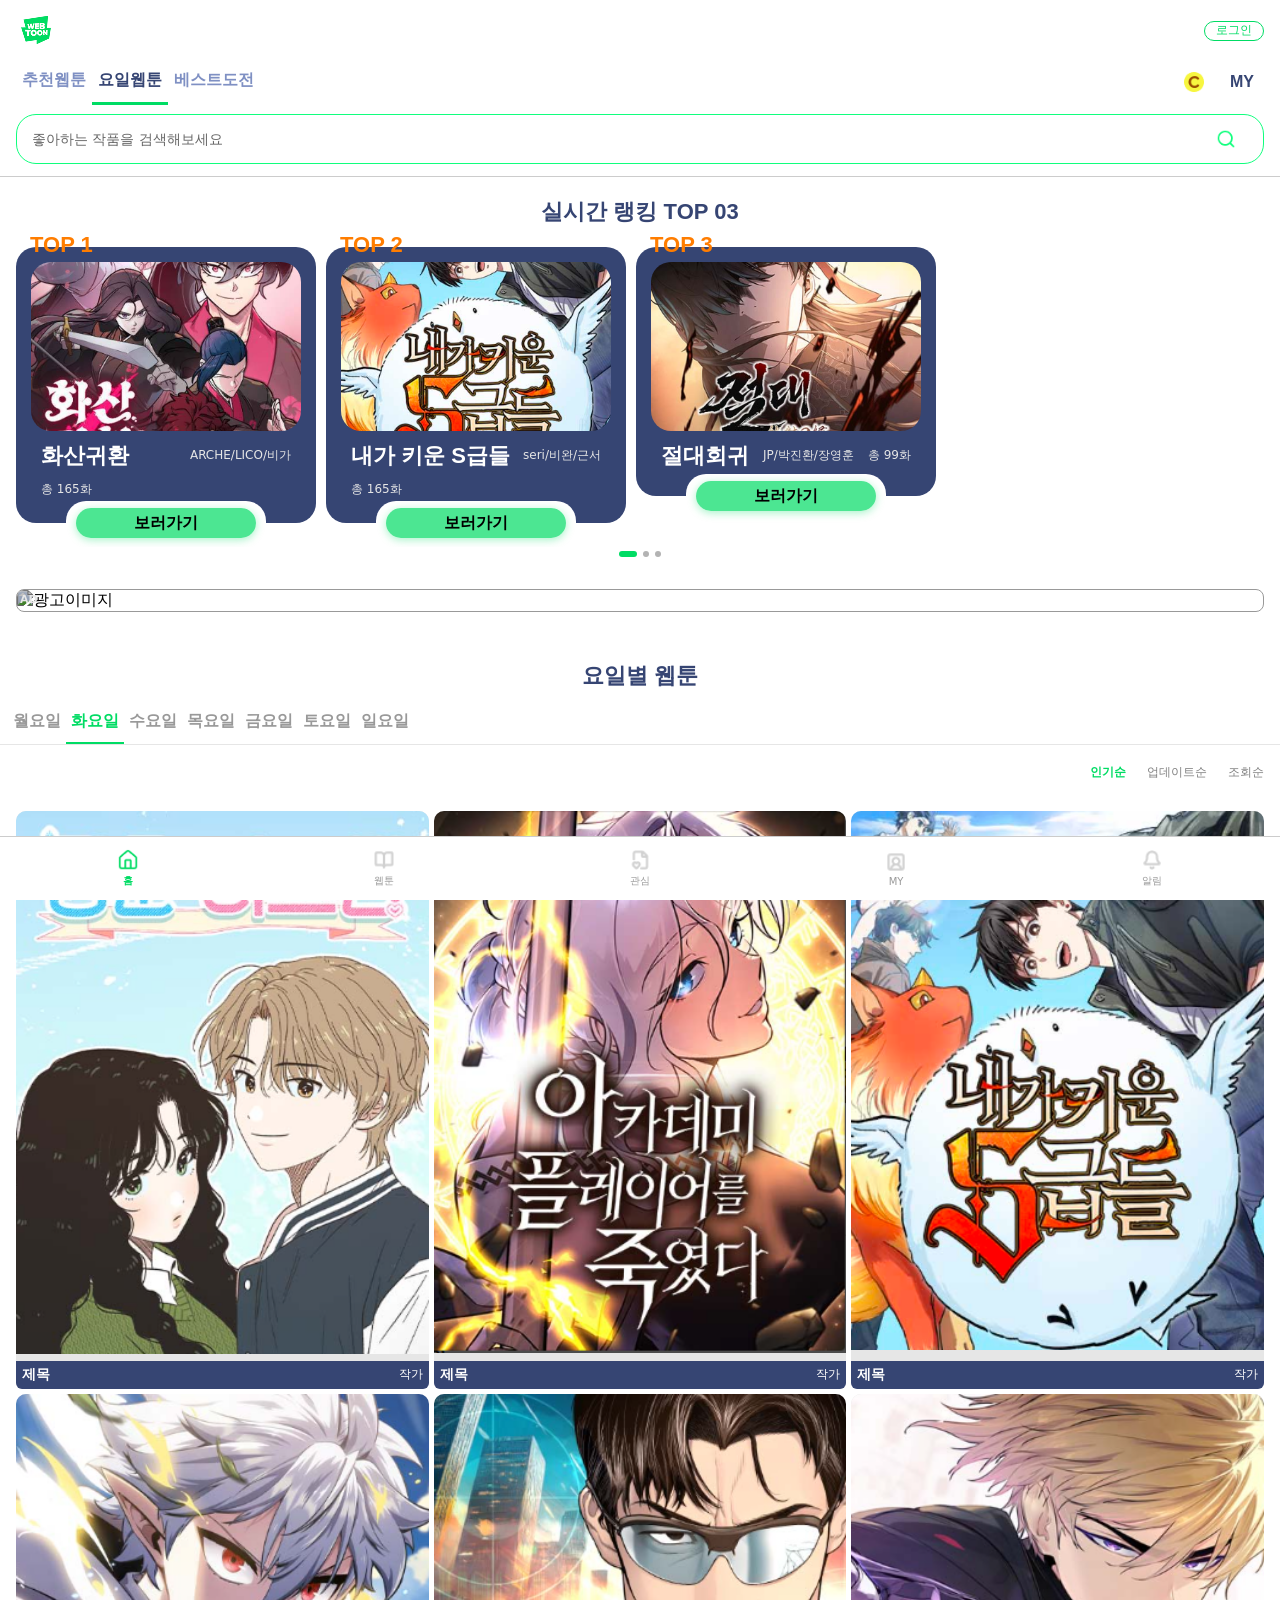
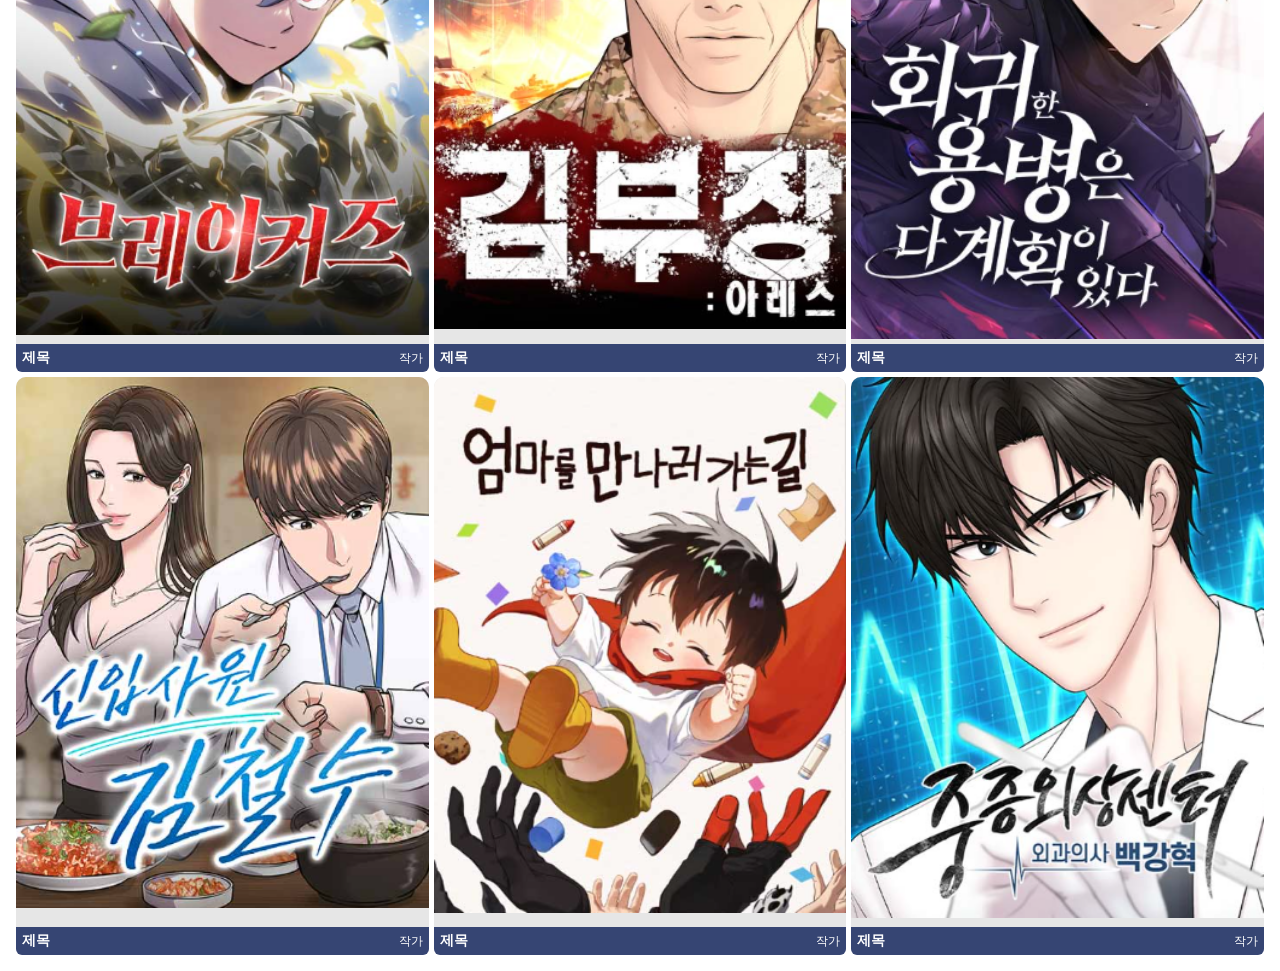
==== daily.html @ dd0ad1d0 "docs:요일웹툰 페이지 작성" ====
<!doctype html>
<html lang="ko">
  <head>
    <meta charset="UTF-8" />
    <meta name="viewport" content="width=device-width, initial-scale=1.0" />
    <title>네이버웹툰 -요일웹툰</title>

    <link rel="stylesheet" href="css/daily.css" />
    <script src="js/daily.js" defer></script>
  </head>
  <body>
    <!-- 상단 헤더 -->
    <header class="header">
      <div class="header-top">
        <div class="header-left">
          <a href="main-home.html">
            <img src="assets/icons/logo-xs.png" alt="네이버웹툰로고" />
          </a>
        </div>
        <div class="header-right">
          <button
            class="login-btn"
            onclick="location.href = 'login-naver.html'"
          >
            로그인
          </button>
        </div>
      </div>

      <div class="header-middle">
        <!-- letf -->
        <nav class="tab-nav">
          <button class="tab-btn" data-tab="recommend">추천웹툰</button>
          <button
            class="tab-btn active"
            data-tab="daily"
            onclick="location.href = 'daily.html'"
          >
            요일웹툰
          </button>
          <button
            class="tab-btn"
            data-tab="best"
            onclick="location.href = 'best.html'"
          >
            베스트도전
          </button>
        </nav>

        <!-- right -->
        <div class="md-right">
          <button class="cookie-btn">
            <a href="mypage.html">
              <img src="assets/icons/cookie.png" alt="쿠키 아이콘" />
            </a>
          </button>

          <a href="mypage.html">
            <button class="my-btn">MY</button>
          </a>
        </div>
      </div>

      <!-- 검색창 -->
      <div class="search-bar">
        <input type="text" placeholder="좋아하는 작품을 검색해보세요" />
        <button class="search-icon">
          <img src="assets/icons/search.png" alt="검색하기" />
        </button>
      </div>
    </header>

    <!-- 메인콘텐츠 -->
    <div class="main-content">
      <!-- 실시간 랭킹 top 03 -->
      <section class="ranking-section">
        <h2 class="ranking-title">실시간 랭킹 TOP 03</h2>

        <div class="ranking-list-slide">
          <div class="rank-card">
            <div class="rank-badge">
              <p class="ranking">TOP 1</p>
            </div>
            <div class="rank-card-img-wrap">
              <img src="assets/img/top1.png" alt="top1 웹툰" />
            </div>

            <div class="webtoon-info">
              <p class="title">화산귀환</p>
              <span>ARCHE/LICO/비가</span>
              <span>총 165화</span>
            </div>
            <div class="view-btn-wrap">
              <button class="view-btn">보러가기</button>
            </div>
          </div>

          <div class="rank-card">
            <div class="rank-badge">
              <p class="ranking">TOP 2</p>
            </div>

            <div class="rank-card-img-wrap">
              <img src="assets/img/top2.png" alt="top2 웹툰" />
            </div>

            <div class="webtoon-info">
              <p class="title">내가 키운 S급들</p>
              <span>seri/비완/근서</span>
              <span>총 165화</span>
            </div>
            <div class="view-btn-wrap">
              <button class="view-btn">보러가기</button>
            </div>
          </div>

          <div class="rank-card">
            <div class="rank-badge">
              <p class="ranking">TOP 3</p>
            </div>
            <div class="rank-card-img-wrap">
              <img src="assets/img/top3.png" alt="top3 웹툰" />
            </div>

            <div class="webtoon-info">
              <p class="title">절대회귀</p>
              <span>JP/박진환/장영훈</span>
              <span>총 99화</span>
            </div>
            <div class="view-btn-wrap">
              <button class="view-btn">보러가기</button>
            </div>
          </div>
        </div>

        <div class="ranking-dots">
          <span class="rdot active"></span>
          <span class="rdot"></span>
          <span class="rdot"></span>
        </div>
      </section>

      <!-- 광고배너 -->
      <div class="ad-banner">
        <span class="ad-label">AD</span>
        <img
          src="assets/img/erik-mclean-tNO5weLNt-E-unsplash.jpg"
          alt="광고이미지"
        />
      </div>

      <!-- 요일별 웹툰 -->
      <section class="webtoon-grid-section">
        <h2 class="daily-title">요일별 웹툰</h2>

        <div class="day-tabs">
          <button class="day-tab" data-day="mon">월요일</button>
          <button class="day-tab active" data-day="tue">화요일</button>
          <button class="day-tab" data-day="wed">수요일</button>
          <button class="day-tab" data-day="thu">목요일</button>
          <button class="day-tab" data-day="fri">금요일</button>
          <button class="day-tab" data-day="sat">토요일</button>
          <button class="day-tab" data-day="sun">일요일</button>
        </div>

        <div class="sort-tabs">
          <button class="sort-tab active" data-sort="popular">인기순</button>
          <button class="sort-tab" data-sort="update">업데이트순</button>
          <button class="sort-tab" data-sort="view">조회순</button>
        </div>

        <div class="webtoon-grid" id="webtoonGrid">
          <div class="webtoon-card">
            <div class="webtoon-thumbnail">
              <img src="assets/img/d-1.png" alt="웹툰썸네일1" />
            </div>
            <div class="info">
              <p class="webtoon-card-title">제목</p>
              <span class="webtoon-card-sub">작가</span>
            </div>
          </div>
          <div class="webtoon-card">
            <div class="webtoon-thumbnail">
              <img src="assets/img/d-2.png" alt="웹툰썸네일2" />
            </div>
            <div class="info">
              <p class="webtoon-card-title">제목</p>
              <span class="webtoon-card-sub">작가</span>
            </div>
          </div>
          <div class="webtoon-card">
            <div class="webtoon-thumbnail">
              <img src="assets/img/d-3.png" alt="웹툰썸네일3" />
            </div>
            <div class="info">
              <p class="webtoon-card-title">제목</p>
              <span class="webtoon-card-sub">작가</span>
            </div>
          </div>
          <div class="webtoon-card">
            <div class="webtoon-thumbnail">
              <img src="assets/img/d-4.png" alt="웹툰썸네일4" />
            </div>
            <div class="info">
              <p class="webtoon-card-title">제목</p>
              <span class="webtoon-card-sub">작가</span>
            </div>
          </div>
          <div class="webtoon-card">
            <div class="webtoon-thumbnail">
              <img src="assets/img/d-5.png" alt="웹툰썸네일5" />
            </div>
            <div class="info">
              <p class="webtoon-card-title">제목</p>
              <span class="webtoon-card-sub">작가</span>
            </div>
          </div>
          <div class="webtoon-card">
            <div class="webtoon-thumbnail">
              <img src="assets/img/d-6.png" alt="웹툰썸네일6" />
            </div>
            <div class="info">
              <p class="webtoon-card-title">제목</p>
              <span class="webtoon-card-sub">작가</span>
            </div>
          </div>
          <div class="webtoon-card">
            <div class="webtoon-thumbnail">
              <img src="assets/img/d-7.png" alt="웹툰썸네일7" />
            </div>
            <div class="info">
              <p class="webtoon-card-title">제목</p>
              <span class="webtoon-card-sub">작가</span>
            </div>
          </div>
          <div class="webtoon-card">
            <div class="webtoon-thumbnail">
              <img src="assets/img/d-8.png" alt="웹툰썸네일8" />
            </div>
            <div class="info">
              <p class="webtoon-card-title">제목</p>
              <span class="webtoon-card-sub">작가</span>
            </div>
          </div>
          <div class="webtoon-card">
            <div class="webtoon-thumbnail">
              <img src="assets/img/d-9.png" alt="웹툰썸네일9" />
            </div>
            <div class="info">
              <p class="webtoon-card-title">제목</p>
              <span class="webtoon-card-sub">작가</span>
            </div>
          </div>
        </div>
      </section>
    </div>

    <!-- 하단 메뉴바 -->
    <div class="bottom-nav">
      <button class="nav-item active">
        <img class="nav-icon" src="assets/icons/홈2.png" alt="홈 아이콘" />
        <span class="nav-label">홈</span>
      </button>
      <button class="nav-item">
        <img class="nav-icon" src="assets/icons/웹툰1.png" alt="책 아이콘" />
        <span class="nav-label">웹툰</span>
      </button>
      <button class="nav-item">
        <img class="nav-icon" src="assets/icons/관심1.png" alt="관심 아이콘" />
        <span class="nav-label">관심</span>
      </button>
      <button class="nav-item">
        <img class="nav-icon" src="assets/icons/마이1.png" alt="사람 아이콘" />
        <span class="nav-label">MY</span>
      </button>
      <button class="nav-item">
        <img
          class="nav-icon"
          src="assets/icons/알림1.png"
          alt="종모양 아이콘"
        />
        <span class="nav-label">알림</span>
      </button>
    </div>
  </body>
</html>
---- css/daily.css ----
@import url(style.css);

:root {
  --bottom-nav-h: 64px;
  --header-h: 114px;
}

* {
  margin: 0;
  padding: 0;
  box-sizing: border-box;
  -webkit-tap-highlight-color: transparent;
}

html,
body {
  width: 100%;
  min-width: 320px;
  margin: 0 auto;
  background: var(--white);
  font-family:
    "Pretendard Variable",
    Pretendard,
    -apple-system,
    BlinkMacSystemFont,
    system-ui,
    Roboto,
    "Helvetica Neue",
    "Segoe UI",
    "Apple SD Gothic Neo",
    "Noto Sans KR",
    "Malgun Gothic",
    "Apple Color Emoji",
    "Segoe UI Emoji",
    "Segoe UI Symbol",
    sans-serif;
  color: var(--black);
}

html {
  overflow-x: hidden;
}

button {
  cursor: pointer;
  border: none;
  background: none;
  font-family: inherit;
  padding: 0;
}
a {
  text-decoration: none;
  color: inherit;
}
img {
  display: block;
}

/* Header */
.header {
  position: sticky;
  top: 0;
  z-index: 100;
  background: var(--white);
  padding: 10px 16px 0;
  border-bottom: 1px solid var(--gray-200);
}

/* 로고 + 로그인 */
.header-top {
  display: flex;
  align-items: center;
  justify-content: space-between;
  margin-bottom: 10px;
}

.header-left img {
  width: 40px;
  height: 40px;
  object-fit: contain;
}

.login-btn {
  width: 60px;
  height: 20px;
  min-height: 0;
  padding: 0;
  border: 1.5px solid var(--primary);
  background: none;
  color: var(--primary);
  font-family:
    "Paperlogy",
    -apple-system,
    BlinkMacSystemFont,
    "Segoe UI",
    Roboto,
    Oxygen,
    Ubuntu,
    Cantarell,
    "Open Sans",
    "Helvetica Neue",
    sans-serif;
  font-size: 12px;
  font-weight: 500;
  border-radius: 30px;
  transition:
    background 0.2s,
    color 0.2s;
}

.login-btn:hover {
  background: var(--primary);
  color: var(--white);
}

/* 탭 + 쿠키/MY */
.header-middle {
  display: flex;
  align-items: center;
  justify-content: space-between;
}

.tab-nav {
  display: flex;
  gap: 0;
}

.tab-btn {
  padding: 4px 6px 5px;
  font-size: 16px;
  font-weight: 700;
  color: var(--secondary-400);
  border-bottom: 3px solid transparent;
  margin-bottom: -1px;
  transition:
    color 0.2s,
    border-color 0.2s;
}

.tab-btn:hover,
.tab-btn.active {
  color: var(--secondary);
  border-bottom-color: var(--primary);
}

.md-right {
  display: flex;
  align-items: center;
  gap: 4px;
}

.cookie-btn {
  width: 30px;
  height: 30px;
  border-radius: 50%;
  background: none;
  display: flex;
  align-items: center;
  justify-content: center;
  border: none;
}

.cookie-btn img {
  width: 20px;
  height: 20px;
  object-fit: contain;
}

.my-btn {
  font-family:
    "Paperlogy",
    -apple-system,
    BlinkMacSystemFont,
    "Segoe UI",
    Roboto,
    Oxygen,
    Ubuntu,
    Cantarell,
    "Open Sans",
    "Helvetica Neue",
    sans-serif;
  font-size: 16px;
  font-weight: 600;
  color: var(--secondary);
}

.search-bar {
  display: flex;
  align-items: center;
  border: 1px solid var(--green-400);
  border-radius: 20px;
  padding: 2px 15px;
  margin: 10px 0 12px;
  gap: 8px;
  background: var(--white);
  transition: border-color 0.2s;
}
.search-bar:focus-within {
  border-color: var(--primary);
}

.search-bar input {
  flex: 1;
  background: none;
  border: none;
  outline: none;
  font-size: 14px;
  color: var(--secondary-700);
  font-family: inherit;
}
.search-bar input::placeholder {
  color: var(--gray-600);
}

.search-icon {
  display: flex;
  align-items: center;
  justify-content: center;
}
.search-icon img {
  width: 20px;
  height: 20px;
  object-fit: contain;
}

/* 랭킹섹션 */
.ranking-section {
  padding: 20px 16px 0;
  background: var(--white);
  padding-bottom: 16px;
}

.ranking-title {
  font-family:
    "Paperlogy",
    -apple-system,
    BlinkMacSystemFont,
    "Segoe UI",
    Roboto,
    Oxygen,
    Ubuntu,
    Cantarell,
    "Open Sans",
    "Helvetica Neue",
    sans-serif;
  font-size: 22px;
  font-weight: 700;
  color: var(--secondary);
  text-align: center;
}

.ranking-list-slide {
  display: flex;
  gap: 10px;
  overflow-x: auto;
  scroll-snap-type: x mandatory;
  scrollbar-width: none;
  -webkit-overflow-scrolling: touch;
  padding-bottom: 24px;
  padding-top: 20px;
  align-items: flex-start;
}
.ranking-list-slide::-webkit-scrollbar {
  display: none;
}

/* TOP 배지 */
.rank-badge {
  flex-shrink: 0;
}

.ranking {
  font-family:
    "Paperlogy",
    -apple-system,
    BlinkMacSystemFont,
    "Segoe UI",
    Roboto,
    Oxygen,
    Ubuntu,
    Cantarell,
    "Open Sans",
    "Helvetica Neue",
    sans-serif;
  font-size: 22px;
  font-weight: 900;
  color: var(--warning);
  white-space: nowrap;
  position: absolute;
  top: -15px;
  left: 14px;
}

/* 랭킹카드 */
.rank-card {
  width: 100%;
  max-width: 300px;
  background: var(--secondary);
  border-radius: 20px;
  padding: 15px;
  overflow: visible;
  display: flex;
  align-items: center;
  flex-direction: column;
  position: relative;
  flex-shrink: 0;
  scroll-snap-align: center;
}

/* 이미지 */
.rank-card-img-wrap {
  width: 100%;
  aspect-ratio: 16/10;
  border-radius: 20px;
  overflow: hidden;
  flex-shrink: 0;
}

.rank-card-img-wrap img {
  width: 100%;
  height: 100%;
  object-fit: cover;
  display: block;
}

/* 정보 영역 */
.rank-card .webtoon-info {
  width: 100%;
  padding: 10px 10px;
  display: flex;
  flex-direction: row;
  align-items: center;
  justify-content: space-between;
  gap: 10px;
  flex-wrap: wrap;
}

.rank-card .title {
  font-family:
    "Paperlogy",
    -apple-system,
    BlinkMacSystemFont,
    "Segoe UI",
    Roboto,
    Oxygen,
    Ubuntu,
    Cantarell,
    "Open Sans",
    "Helvetica Neue",
    sans-serif;
  font-size: 22px;
  font-weight: 800;
  color: var(--white);
  flex-shrink: 0;
}

.webtoon-info span {
  font-size: 12px;
  color: var(--gray-100);
}

/* 보러가기 버튼 (하단 반원) */
.rank-card::after {
  content: "";
  position: absolute;
  bottom: -28px;
  left: 50%;
  transform: translateX(-50%);
  width: 200px;
  height: 50px;
  background: var(--white);
  border-radius: 20px 20px 0 0;
  z-index: 3;
}

.rank-card .view-btn-wrap {
  position: absolute;
  bottom: -15px;
  left: 50%;
  transform: translateX(-50%);
  z-index: 4;
}

/* 보러가기 버튼 */
.view-btn-wrap {
  bottom: -10px;
  left: 50%;
  transform: translateX(-50%);
  z-index: 4;
}

.view-btn {
  width: 180px;
  height: 30px;
  min-height: 0;
  position: static;
  transform: none;
  background: rgba(0, 220, 100, 0.7);
  color: var(--black);
  font-size: 16px;
  font-weight: 700;
  padding: 0;
  line-height: 30px;
  border-radius: 20px;
  white-space: nowrap;
  box-shadow: 0 2px 8px rgba(0, 220, 100, 0.35);
  transition:
    background 0.2s,
    transform 0.15s;
}
.view-btn:active {
  transform: scale(0.95);
}

/* 인디케이터 */
.ranking-dots {
  display: flex;
  justify-content: center;
  gap: 6px;
  margin-top: 4px;
}

.rdot {
  width: 6px;
  height: 6px;
  border-radius: 50%;
  background: var(--gray-300);
  transition:
    background 0.2s,
    width 0.2s;
  cursor: pointer;
}

.rdot.active {
  background: var(--primary);
  width: 18px;
  border-radius: 3px;
}

/* 광고배너 */
.ad-banner {
  background: var(--white);
  margin-top: 8px;
  margin-bottom: 8px;
  padding: 8px 16px;
  min-height: 52px;
  display: flex;
  flex-direction: column;
  gap: 6px;
  position: relative;
}

.ad-label {
  position: absolute;
  top: 12px;
  left: 20px;
  font-size: 11px;
  font-weight: 600;
  color: var(--gray-100);
  z-index: 1;
}

.ad-banner img {
  width: 100%;
  border-radius: 8px;
  object-fit: cover;
  overflow: hidden;
  border: 1px solid var(--gray-200);
  max-height: 60px;
  filter: brightness(0.75);
}

/* 요일별웹툰 */
.webtoon-grid-section {
  padding: 20px 0 16px;
  background: var(--white);
}

.daily-title {
  font-family:
    "Paperlogy",
    -apple-system,
    BlinkMacSystemFont,
    "Segoe UI",
    Roboto,
    Oxygen,
    Ubuntu,
    Cantarell,
    "Open Sans",
    "Helvetica Neue",
    sans-serif;
  font-size: 22px;
  font-weight: 700;
  color: var(--secondary);
  text-align: center;
  margin-bottom: 10px;
  padding: 0 16px;
}

/* daily-tabs */
.day-tabs {
  width: 100%;
  display: flex;
  overflow-x: auto;
  scrollbar-width: none;
  padding: 0 8px;
  border-bottom: 1px solid var(--gray-100);
  gap: 0;
  margin-bottom: 0;
}

.day-tab {
  flex-shrink: 0;
  padding: 6px 5px 5px;
  font-size: 16px;
  font-weight: 600;
  color: var(--gray-400);
  border-bottom: 3px solid transparent;
  margin-bottom: -1px;
  white-space: nowrap;
  transition:
    color 0.2s,
    border-color 0.2s;
}
.day-tab.active {
  color: var(--primary);
  border-bottom-color: var(--primary);
  font-weight: 700;
}

.day-tab:hover {
  color: var(--primary);
}

/* 정렬 탭 */
.sort-tabs {
  display: flex;
  justify-content: flex-end;
  gap: 5px;
  padding: 6px 8px;
}

.sort-tab {
  font-size: 12px;
  font-weight: 500;
  color: var(--gray-500);
  padding: 4px 8px;
  transition: color 0.2s;
}

.sort-tab.active {
  color: var(--primary);
  font-weight: 600;
}

.sort-tab:hover {
  color: var(--secondary);
}

/* 웹툰 그리드 */
.webtoon-grid {
  display: grid;
  grid-template-columns: repeat(3, 1fr);
  gap: 5px;
  padding: 10px 16px 0;
}

.webtoon-card {
  height: 100%;
  display: flex;
  flex-direction: column;
  cursor: pointer;
  overflow: hidden;
}

.webtoon-thumbnail {
  width: 100%;
  aspect-ratio: 3/4;
  background: var(--gray-100);
  border-radius: 10px 10px 0 0;
  overflow: hidden;
  transition: transform 0.2s;
}

.webtoon-card:hover .webtoon-thumbnail {
  transform: scale(1.03);
}

.webtoon-thumbnail img {
  width: 100%;
  object-fit: cover;
}

.info {
  display: flex;
  align-items: center;
  justify-content: space-between;
  background: var(--secondary);
  color: var(--white);
  font-size: 14px;
  font-weight: 600;
  padding: 5px 6px;
  border-radius: 0 0 6px 6px;
  text-align: center;
  white-space: nowrap;
  overflow: hidden;
  text-overflow: ellipsis;
}

.webtoon-card-sub {
  font-size: 12px;
  font-weight: 400;
}

/* 하단 메뉴바 */
.bottom-nav {
  position: fixed;
  bottom: 0;
  left: 50%;
  transform: translateX(-50%);
  width: 100%;
  height: var(--bottom-nav-h);
  background: var(--white);
  border-top: 1px solid var(--gray-200);
  display: flex;
  align-items: center;
  justify-content: space-around;
  z-index: 100;
  padding-bottom: env(safe-area-inset-bottom, 0);
}

.nav-item {
  display: flex;
  flex-direction: column;
  align-items: center;
  gap: 3px;
  flex: 1;
  padding: 6px 0;
}

.nav-icon {
  width: 22px;
  height: 22px;
  object-fit: contain;
  opacity: 0.45;
}

.nav-label {
  font-size: 10px;
  color: var(--gray-400);
  font-weight: 500;
}

.nav-item.active .nav-icon {
  opacity: 1;
}
.nav-item.active .nav-label {
  color: var(--primary);
  font-weight: 700;
}
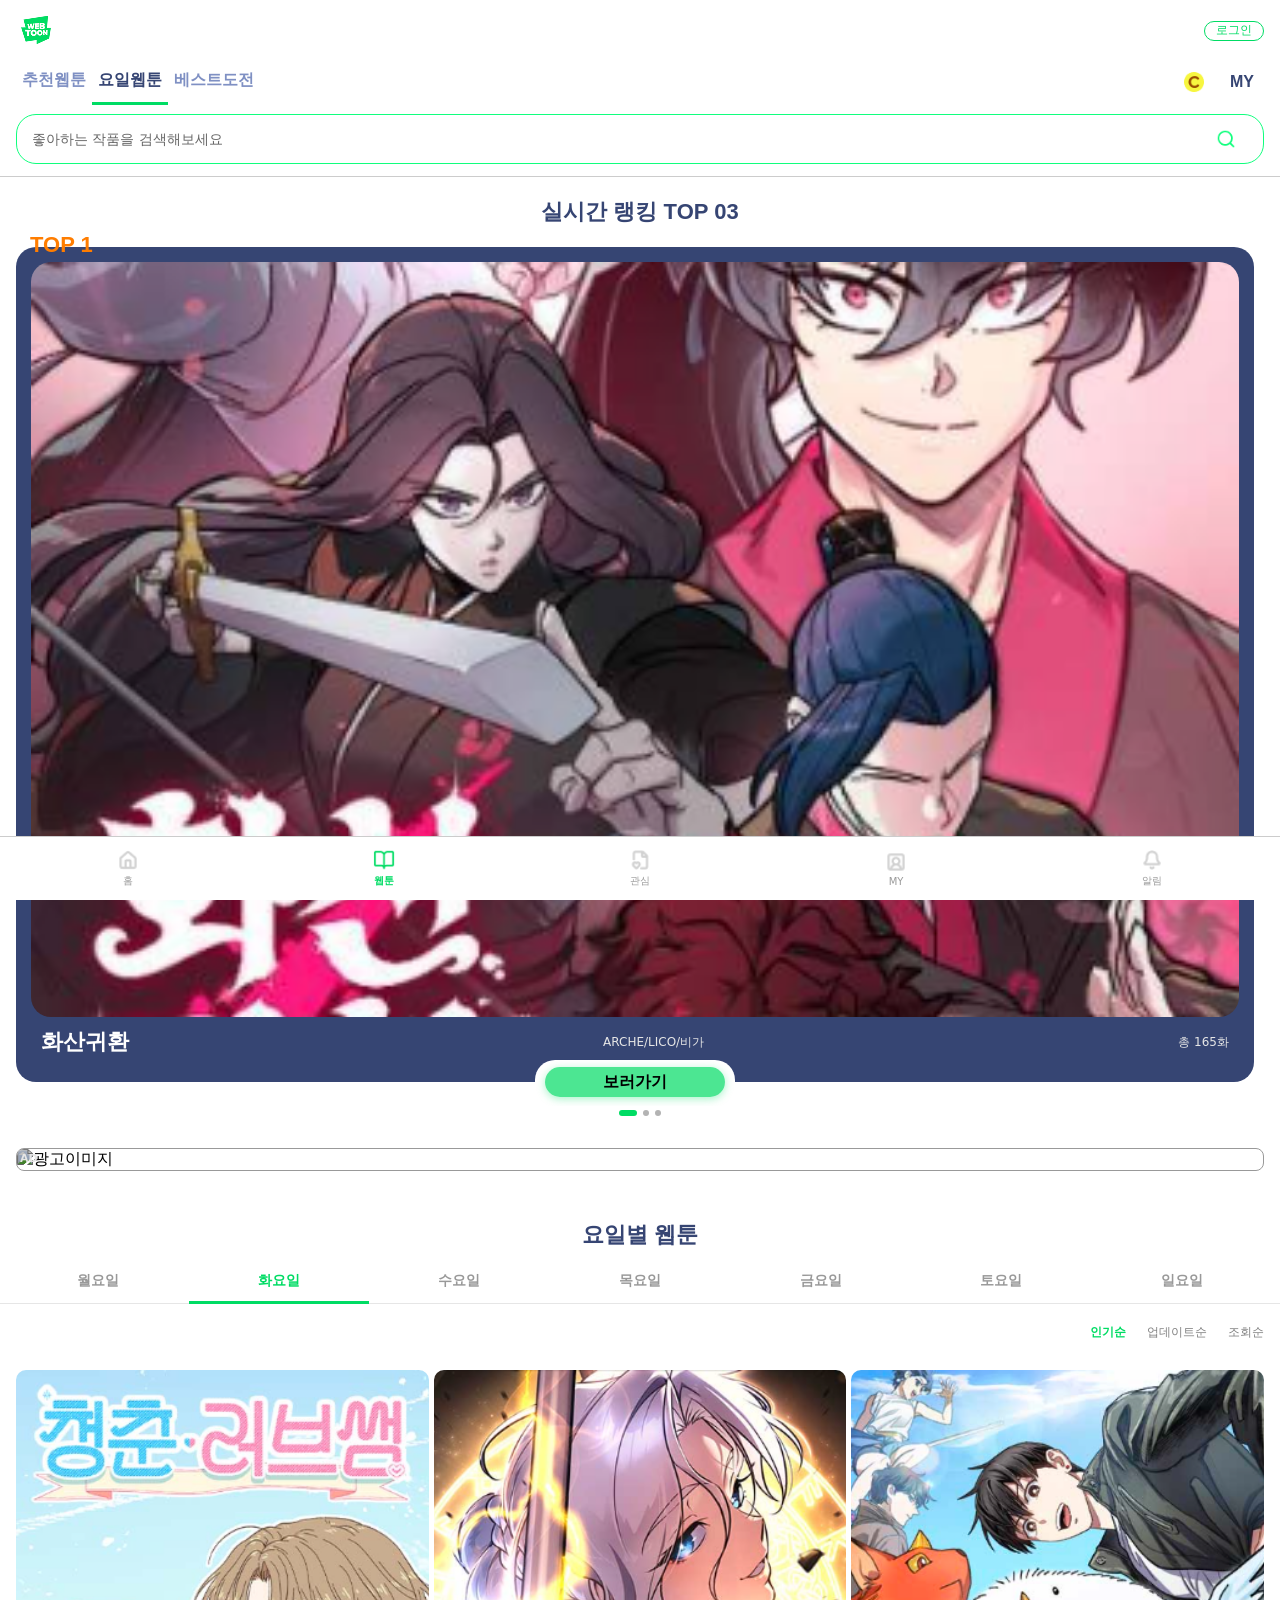
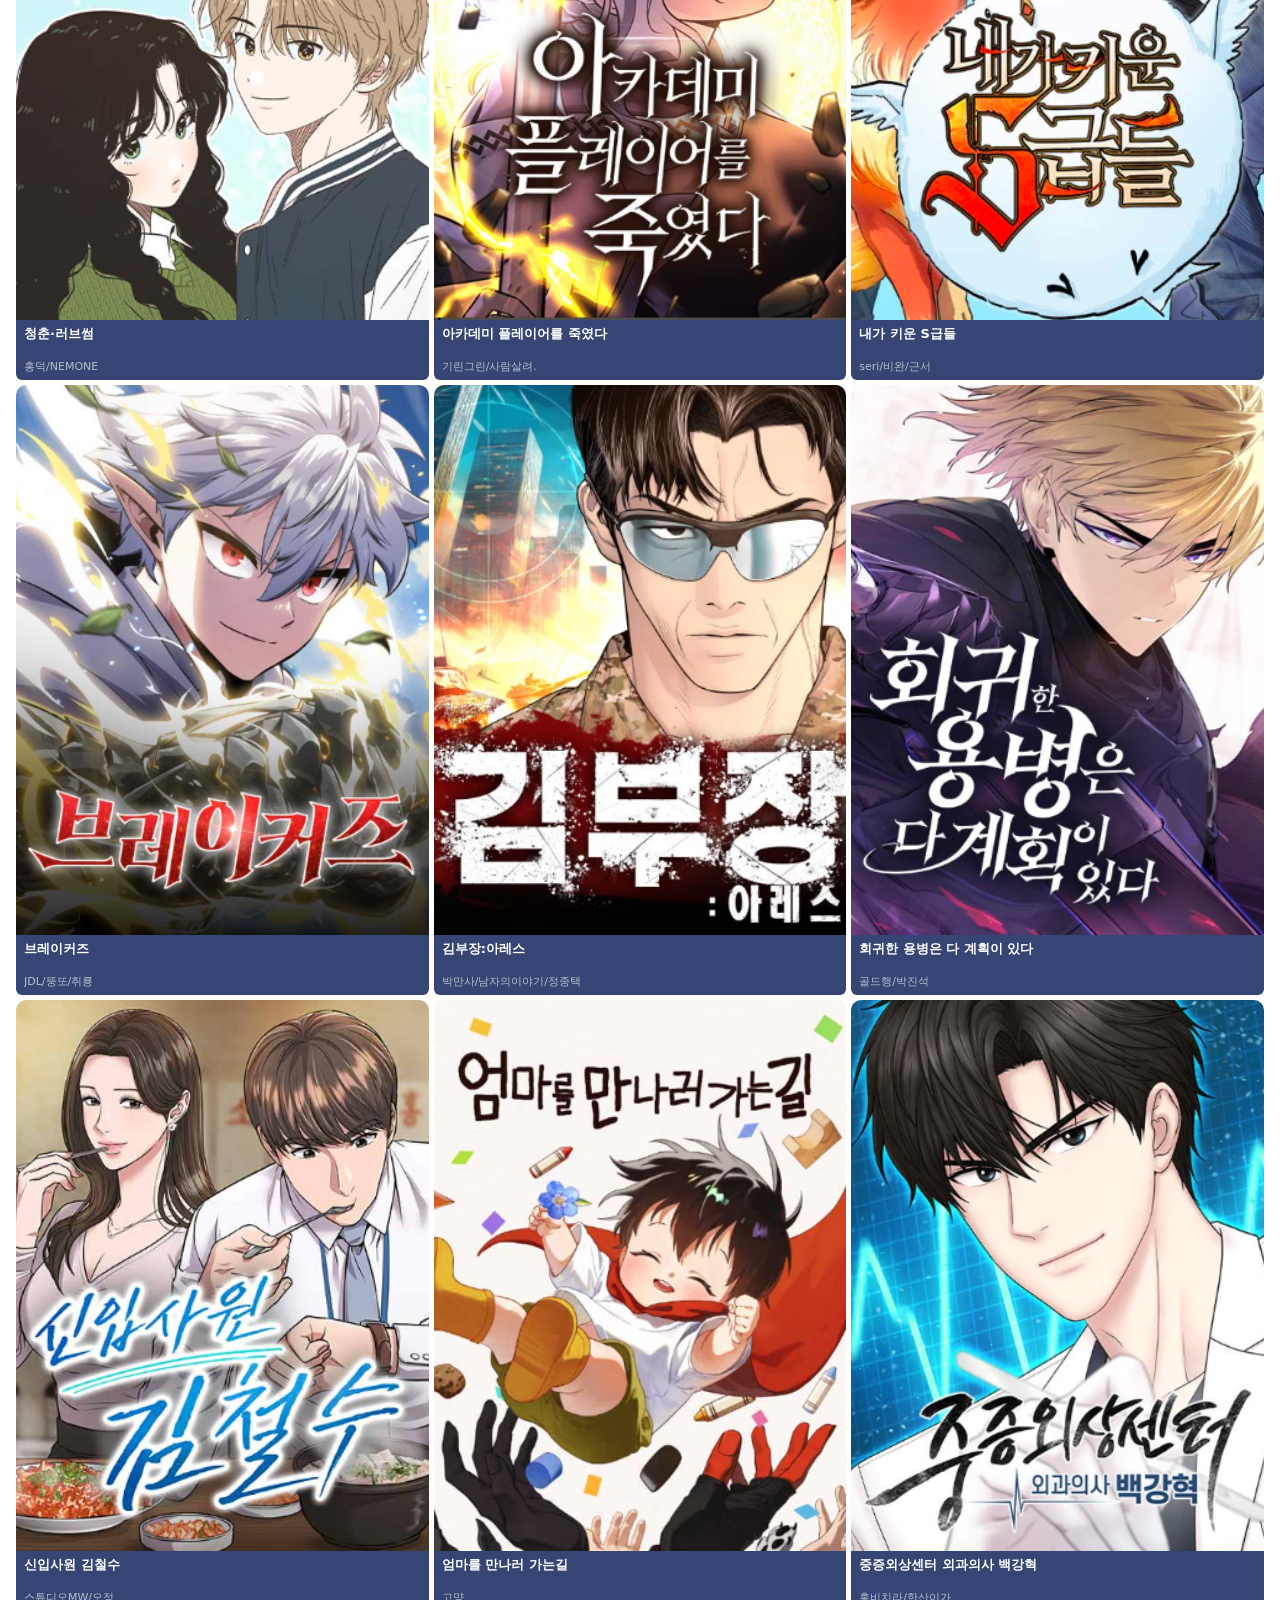
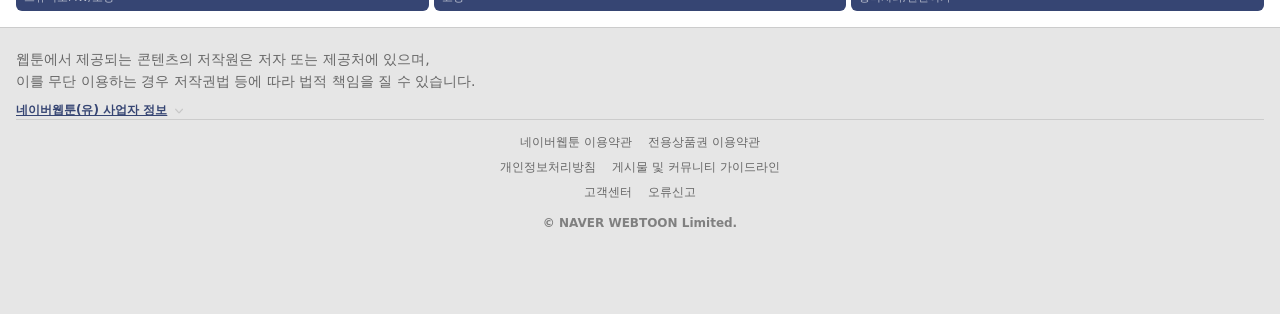
==== commit 2354793f: "docs:mypage 작업" ====
--- a/daily.html
+++ b/daily.html
@@ -6,6 +6,7 @@
     <title>네이버웹툰 -요일웹툰</title>
 
     <link rel="stylesheet" href="css/daily.css" />
+    <script src="js/script.js" defer></script>
     <script src="js/daily.js" defer></script>
   </head>
   <body>
@@ -175,8 +176,8 @@
               <img src="assets/img/d-1.png" alt="웹툰썸네일1" />
             </div>
             <div class="info">
-              <p class="webtoon-card-title">제목</p>
-              <span class="webtoon-card-sub">작가</span>
+              <p class="webtoon-card-title">청춘·러브썸</p>
+              <span class="webtoon-card-sub">홍덕/NEMONE</span>
             </div>
           </div>
           <div class="webtoon-card">
@@ -184,8 +185,8 @@
               <img src="assets/img/d-2.png" alt="웹툰썸네일2" />
             </div>
             <div class="info">
-              <p class="webtoon-card-title">제목</p>
-              <span class="webtoon-card-sub">작가</span>
+              <p class="webtoon-card-title">아카데미 플레이어를 죽였다</p>
+              <span class="webtoon-card-sub">기린그린/사람살려.</span>
             </div>
           </div>
           <div class="webtoon-card">
@@ -193,8 +194,8 @@
               <img src="assets/img/d-3.png" alt="웹툰썸네일3" />
             </div>
             <div class="info">
-              <p class="webtoon-card-title">제목</p>
-              <span class="webtoon-card-sub">작가</span>
+              <p class="webtoon-card-title">내가 키운 S급들</p>
+              <span class="webtoon-card-sub">seri/비완/근서</span>
             </div>
           </div>
           <div class="webtoon-card">
@@ -202,8 +203,8 @@
               <img src="assets/img/d-4.png" alt="웹툰썸네일4" />
             </div>
             <div class="info">
-              <p class="webtoon-card-title">제목</p>
-              <span class="webtoon-card-sub">작가</span>
+              <p class="webtoon-card-title">브레이커즈</p>
+              <span class="webtoon-card-sub">JDL/뚱또/취룡</span>
             </div>
           </div>
           <div class="webtoon-card">
@@ -211,8 +212,8 @@
               <img src="assets/img/d-5.png" alt="웹툰썸네일5" />
             </div>
             <div class="info">
-              <p class="webtoon-card-title">제목</p>
-              <span class="webtoon-card-sub">작가</span>
+              <p class="webtoon-card-title">김부장:아레스</p>
+              <span class="webtoon-card-sub">박만사/남자의이야기/정종택</span>
             </div>
           </div>
           <div class="webtoon-card">
@@ -220,8 +221,8 @@
               <img src="assets/img/d-6.png" alt="웹툰썸네일6" />
             </div>
             <div class="info">
-              <p class="webtoon-card-title">제목</p>
-              <span class="webtoon-card-sub">작가</span>
+              <p class="webtoon-card-title">회귀한 용병은 다 계획이 있다</p>
+              <span class="webtoon-card-sub">골드행/박진석</span>
             </div>
           </div>
           <div class="webtoon-card">
@@ -229,8 +230,8 @@
               <img src="assets/img/d-7.png" alt="웹툰썸네일7" />
             </div>
             <div class="info">
-              <p class="webtoon-card-title">제목</p>
-              <span class="webtoon-card-sub">작가</span>
+              <p class="webtoon-card-title">신입사원 김철수</p>
+              <span class="webtoon-card-sub">스튜디오MW/오정</span>
             </div>
           </div>
           <div class="webtoon-card">
@@ -238,8 +239,8 @@
               <img src="assets/img/d-8.png" alt="웹툰썸네일8" />
             </div>
             <div class="info">
-              <p class="webtoon-card-title">제목</p>
-              <span class="webtoon-card-sub">작가</span>
+              <p class="webtoon-card-title">엄마를 만나러 가는길</p>
+              <span class="webtoon-card-sub">고먕</span>
             </div>
           </div>
           <div class="webtoon-card">
@@ -247,8 +248,8 @@
               <img src="assets/img/d-9.png" alt="웹툰썸네일9" />
             </div>
             <div class="info">
-              <p class="webtoon-card-title">제목</p>
-              <span class="webtoon-card-sub">작가</span>
+              <p class="webtoon-card-title">중증외상센터 외과의사 백강혁</p>
+              <span class="webtoon-card-sub">홍비치라/한산이가</span>
             </div>
           </div>
         </div>
@@ -257,12 +258,12 @@
 
     <!-- 하단 메뉴바 -->
     <div class="bottom-nav">
+      <button class="nav-item">
+        <img class="nav-icon" src="assets/icons/홈1.png" alt="홈 아이콘" />
+        <span class="nav-label">홈</span>
+      </button>
       <button class="nav-item active">
-        <img class="nav-icon" src="assets/icons/홈2.png" alt="홈 아이콘" />
-        <span class="nav-label">홈</span>
-      </button>
-      <button class="nav-item">
-        <img class="nav-icon" src="assets/icons/웹툰1.png" alt="책 아이콘" />
+        <img class="nav-icon" src="assets/icons/웹툰2.png" alt="책 아이콘" />
         <span class="nav-label">웹툰</span>
       </button>
       <button class="nav-item">
@@ -282,5 +283,30 @@
         <span class="nav-label">알림</span>
       </button>
     </div>
+
+    <!-- 푸터 -->
+    <footer class="site-footer">
+      <p class="footer-notice">
+        웹툰에서 제공되는 콘텐츠의 저작원은 저자 또는 제공처에 있으며,
+        <br />이를 무단 이용하는 경우 저작권법 등에 따라 법적 책임을 질 수
+        있습니다.
+      </p>
+      <div class="footer-biz-box">
+        <p class="footer-biz">네이버웹툰(유) 사업자 정보</p>
+        <img
+          src="assets/icons/carrier-check-down.png"
+          alt="아래더보기 아이콘"
+        />
+      </div>
+      <div class="footer-links">
+        <a href="#">네이버웹툰 이용약관</a>
+        <a href="#">전용상품권 이용약관</a>
+        <a href="#">개인정보처리방침</a>
+        <a href="#">게시물 및 커뮤니티 가이드라인</a>
+        <a href="#">고객센터</a>
+        <a href="#">오류신고</a>
+      </div>
+      <p class="footer-copy">© NAVER WEBTOON Limited.</p>
+    </footer>
   </body>
 </html>
--- a/css/daily.css
+++ b/css/daily.css
@@ -251,7 +251,7 @@
 
 .ranking-list-slide {
   display: flex;
-  gap: 10px;
+  gap: 20px;
   overflow-x: auto;
   scroll-snap-type: x mandatory;
   scrollbar-width: none;
@@ -259,9 +259,6 @@
   padding-bottom: 24px;
   padding-top: 20px;
   align-items: flex-start;
-}
-.ranking-list-slide::-webkit-scrollbar {
-  display: none;
 }
 
 /* TOP 배지 */
@@ -293,8 +290,7 @@
 
 /* 랭킹카드 */
 .rank-card {
-  width: 100%;
-  max-width: 300px;
+  width: calc(100% - 10px);
   background: var(--secondary);
   border-radius: 20px;
   padding: 15px;
@@ -305,6 +301,7 @@
   position: relative;
   flex-shrink: 0;
   scroll-snap-align: center;
+  margin: 0 auto;
 }
 
 /* 이미지 */
@@ -501,7 +498,7 @@
 .day-tabs {
   width: 100%;
   display: flex;
-  overflow-x: auto;
+  overflow-x: visible;
   scrollbar-width: none;
   padding: 0 8px;
   border-bottom: 1px solid var(--gray-100);
@@ -510,9 +507,9 @@
 }
 
 .day-tab {
-  flex-shrink: 0;
-  padding: 6px 5px 5px;
-  font-size: 16px;
+  flex: 1;
+  padding: 6px 2px 5px;
+  font-size: 14px;
   font-weight: 600;
   color: var(--gray-400);
   border-bottom: 3px solid transparent;
@@ -579,6 +576,7 @@
   background: var(--gray-100);
   border-radius: 10px 10px 0 0;
   overflow: hidden;
+  flex-shrink: 0;
   transition: transform 0.2s;
 }
 
@@ -588,28 +586,49 @@
 
 .webtoon-thumbnail img {
   width: 100%;
+  height: 100%;
   object-fit: cover;
+  display: block;
 }
 
 .info {
   display: flex;
-  align-items: center;
+  flex-direction: column;
+  align-items: flex-start;
   justify-content: space-between;
+  gap: 2px;
   background: var(--secondary);
   color: var(--white);
-  font-size: 14px;
-  font-weight: 600;
-  padding: 5px 6px;
+  padding: 6px 8px;
   border-radius: 0 0 6px 6px;
-  text-align: center;
+  height: 60px;
+  flex-shrink: 0;
+  overflow: hidden;
+}
+
+.webtoon-card-title {
+  font-size: 13px;
+  font-weight: 700;
+  color: var(--white);
+  width: 100%;
+  display: -webkit-box;
+  -webkit-line-clamp: 3;
+  -webkit-box-orient: vertical;
+  word-break: keep-all;
+  overflow: hidden;
+  white-space: normal;
+  line-height: 1.3;
+}
+
+.webtoon-card-sub {
+  font-size: 11px;
+  font-weight: 400;
+  color: rgba(255, 255, 255, 0.65);
+  width: 100%;
   white-space: nowrap;
   overflow: hidden;
   text-overflow: ellipsis;
-}
-
-.webtoon-card-sub {
-  font-size: 12px;
-  font-weight: 400;
+  flex-shrink: 0;
 }
 
 /* 하단 메뉴바 */
@@ -658,3 +677,70 @@
   color: var(--primary);
   font-weight: 700;
 }
+
+/* footer */
+.site-footer {
+  background: var(--gray-100);
+  padding: 20px 16px calc(var(--bottom-nav-h) + 20px);
+  border-top: 1px solid var(--gray-200);
+}
+
+.footer-notice {
+  font-size: 14px;
+  color: var(--gray-600);
+  line-height: 1.6;
+  margin-bottom: 10px;
+}
+
+.footer-biz-box {
+  display: flex;
+  align-items: center;
+  gap: 5px;
+  margin-bottom: 14px;
+  cursor: pointer;
+  border-bottom: 1px solid var(--gray-200);
+}
+
+.footer-biz {
+  font-size: 12px;
+  font-weight: 600;
+  color: var(--secondary);
+  text-decoration: underline;
+}
+
+.footer-biz-box img {
+  width: 14px;
+  height: 14px;
+  object-fit: contain;
+  opacity: 0.6;
+}
+
+.footer-links {
+  display: flex;
+  justify-content: center;
+  flex-wrap: wrap;
+  gap: 8px 16px;
+  max-width: 320px;
+  text-align: center;
+  font-size: 12px;
+  margin: 0 auto;
+  margin-bottom: 15px;
+}
+
+.footer-links a {
+  font-size: 12px;
+  color: var(--gray-600);
+  text-decoration: none;
+}
+
+.footer-links a:hover {
+  color: var(--secondary);
+  text-decoration: underline;
+}
+
+.footer-copy {
+  font-size: 12px;
+  font-weight: 600;
+  color: var(--gray-500);
+  text-align: center;
+}
